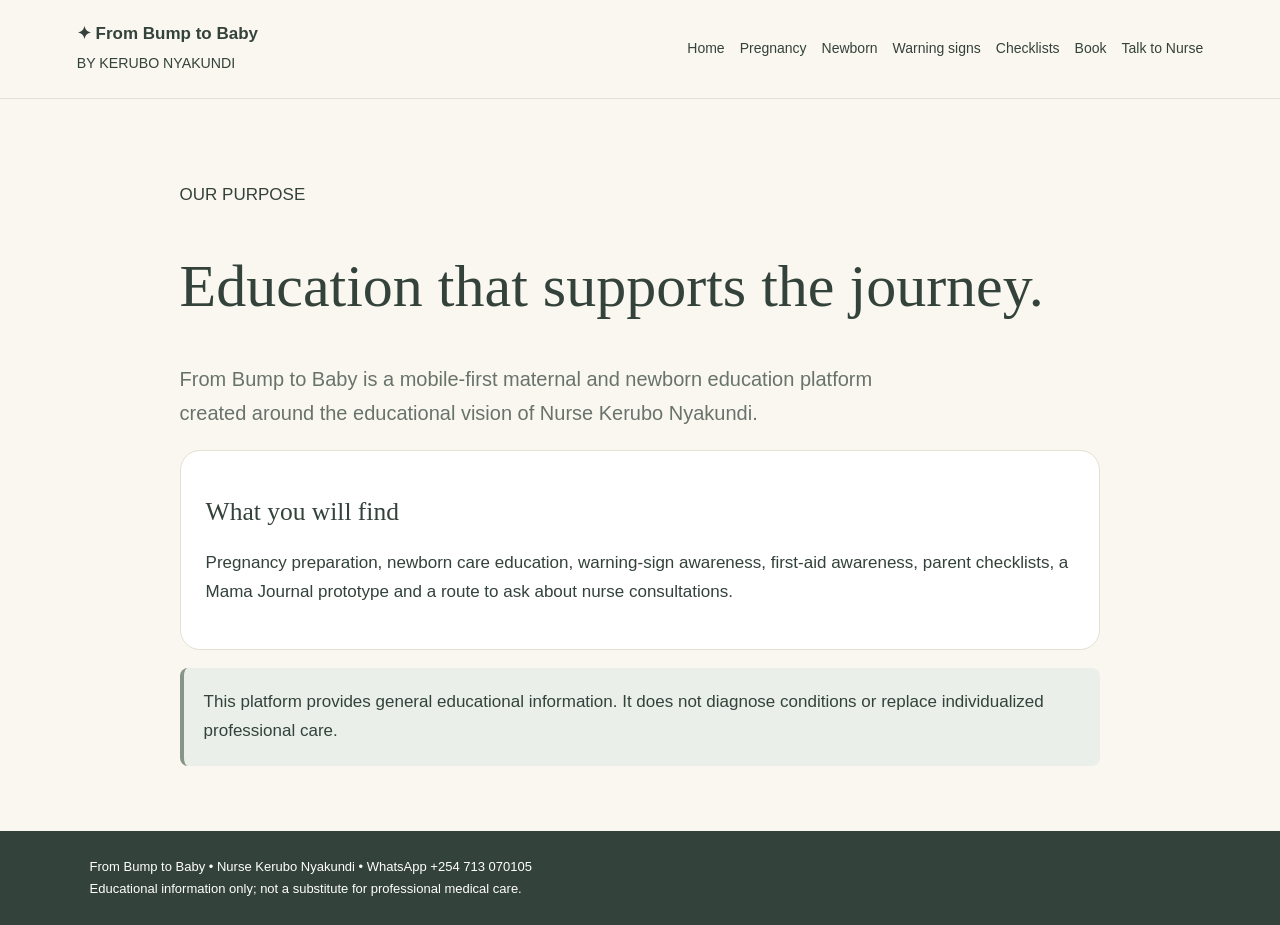
==== about.html @ 61d1dd7c "Add files via upload" ====
<!doctype html><html lang="en"><head><meta charset="utf-8"><meta name="viewport" content="width=device-width,initial-scale=1"><meta name="description" content="Maternal and newborn education by Nurse Kerubo Nyakundi."><title>About | From Bump to Baby</title><style>:root{--sage:#879486;--deep:#33423a;--cream:#faf7f0;--gold:#c49a61;--line:#e5dfd4}*{box-sizing:border-box}body{margin:0;background:var(--cream);color:var(--deep);font:17px/1.7 Arial,sans-serif}header{padding:20px 6%;border-bottom:1px solid var(--line);display:flex;justify-content:space-between;gap:15px;align-items:center;flex-wrap:wrap}header a{color:var(--deep);text-decoration:none}nav{display:flex;gap:15px;flex-wrap:wrap;font-size:14px}main{padding:65px 7%;max-width:1100px;margin:auto}h1,h2{font-family:Georgia,serif;font-weight:500;line-height:1.2}h1{font-size:clamp(38px,7vw,60px)}.lead{font-size:20px;color:#68736b;max-width:750px}.card{background:white;border:1px solid var(--line);border-radius:20px;padding:25px;margin:18px 0}.btn{display:inline-block;background:var(--deep);color:white;padding:13px 22px;border-radius:30px;text-decoration:none;font-weight:bold}.note{background:#eaf0e9;padding:20px;border-left:4px solid var(--sage);border-radius:8px}footer{padding:25px 7%;background:var(--deep);color:white;font-size:13px}</style></head><body><header><a href="index.html"><b>✦ From Bump to Baby</b><br><small>BY KERUBO NYAKUNDI</small></a><nav><a href="index.html">Home</a><a href="pregnancy.html">Pregnancy</a><a href="newborn.html">Newborn</a><a href="warning-signs.html">Warning signs</a><a href="checklists.html">Checklists</a><a href="book.html">Book</a><a href="consultation.html">Talk to Nurse</a></nav></header><main><p>OUR PURPOSE</p><h1>Education that supports the journey.</h1><p class="lead">From Bump to Baby is a mobile-first maternal and newborn education platform created around the educational vision of Nurse Kerubo Nyakundi.</p><div class="card"><h2>What you will find</h2><p>Pregnancy preparation, newborn care education, warning-sign awareness, first-aid awareness, parent checklists, a Mama Journal prototype and a route to ask about nurse consultations.</p></div><div class="note">This platform provides general educational information. It does not diagnose conditions or replace individualized professional care.</div></main><footer>From Bump to Baby • Nurse Kerubo Nyakundi • WhatsApp +254 713 070105<br>Educational information only; not a substitute for professional medical care.</footer></body></html>
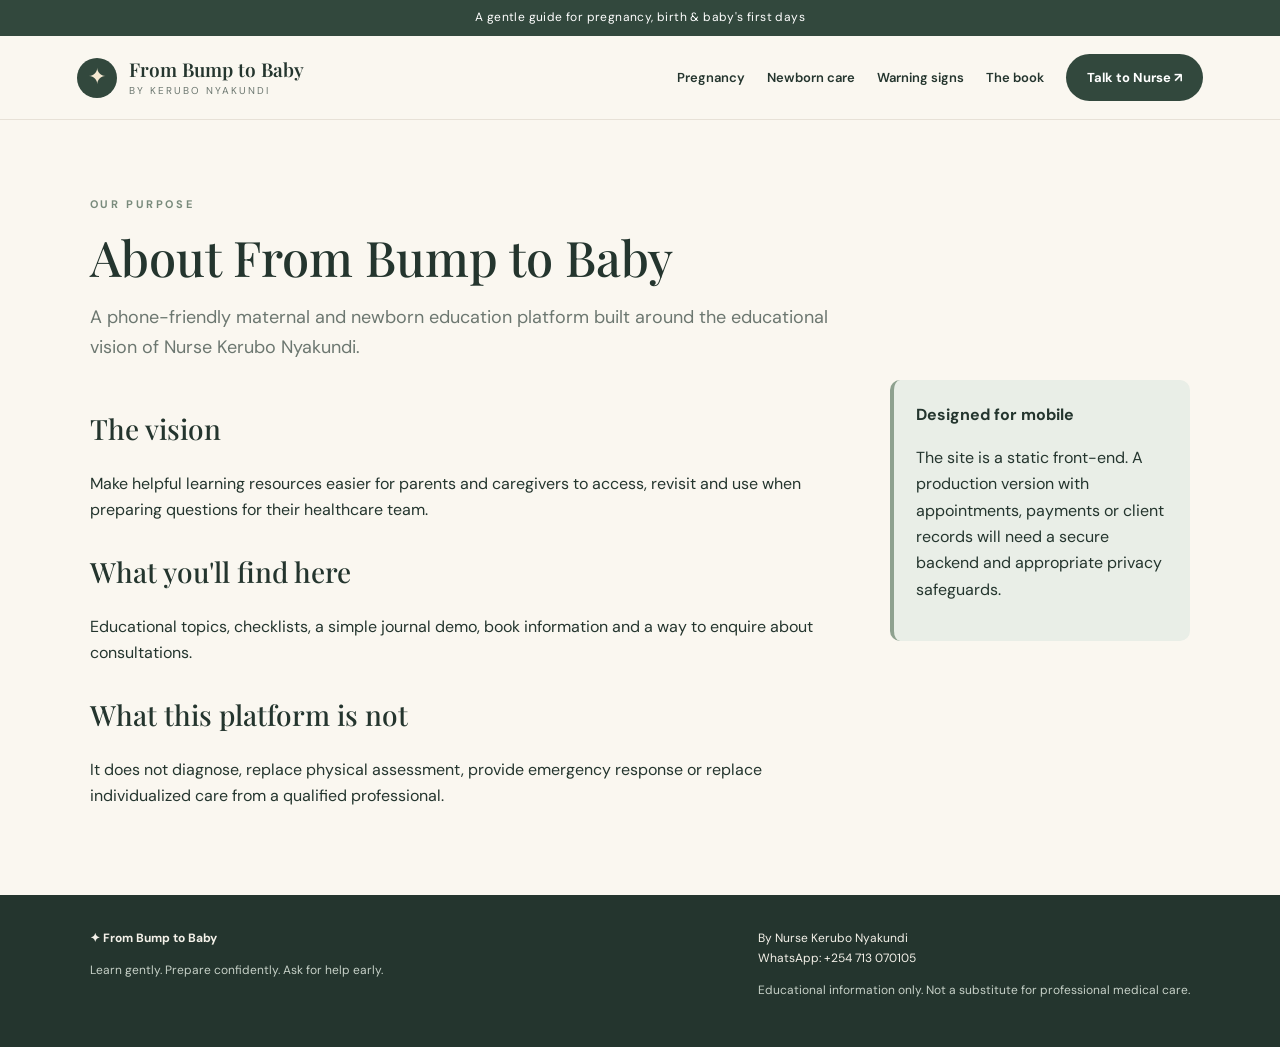
==== commit de9f521b: "Add files via upload" ====
--- a/about.html
+++ b/about.html
@@ -1 +1 @@
-<!doctype html><html lang="en"><head><meta charset="utf-8"><meta name="viewport" content="width=device-width,initial-scale=1"><meta name="description" content="Maternal and newborn education by Nurse Kerubo Nyakundi."><title>About | From Bump to Baby</title><style>:root{--sage:#879486;--deep:#33423a;--cream:#faf7f0;--gold:#c49a61;--line:#e5dfd4}*{box-sizing:border-box}body{margin:0;background:var(--cream);color:var(--deep);font:17px/1.7 Arial,sans-serif}header{padding:20px 6%;border-bottom:1px solid var(--line);display:flex;justify-content:space-between;gap:15px;align-items:center;flex-wrap:wrap}header a{color:var(--deep);text-decoration:none}nav{display:flex;gap:15px;flex-wrap:wrap;font-size:14px}main{padding:65px 7%;max-width:1100px;margin:auto}h1,h2{font-family:Georgia,serif;font-weight:500;line-height:1.2}h1{font-size:clamp(38px,7vw,60px)}.lead{font-size:20px;color:#68736b;max-width:750px}.card{background:white;border:1px solid var(--line);border-radius:20px;padding:25px;margin:18px 0}.btn{display:inline-block;background:var(--deep);color:white;padding:13px 22px;border-radius:30px;text-decoration:none;font-weight:bold}.note{background:#eaf0e9;padding:20px;border-left:4px solid var(--sage);border-radius:8px}footer{padding:25px 7%;background:var(--deep);color:white;font-size:13px}</style></head><body><header><a href="index.html"><b>✦ From Bump to Baby</b><br><small>BY KERUBO NYAKUNDI</small></a><nav><a href="index.html">Home</a><a href="pregnancy.html">Pregnancy</a><a href="newborn.html">Newborn</a><a href="warning-signs.html">Warning signs</a><a href="checklists.html">Checklists</a><a href="book.html">Book</a><a href="consultation.html">Talk to Nurse</a></nav></header><main><p>OUR PURPOSE</p><h1>Education that supports the journey.</h1><p class="lead">From Bump to Baby is a mobile-first maternal and newborn education platform created around the educational vision of Nurse Kerubo Nyakundi.</p><div class="card"><h2>What you will find</h2><p>Pregnancy preparation, newborn care education, warning-sign awareness, first-aid awareness, parent checklists, a Mama Journal prototype and a route to ask about nurse consultations.</p></div><div class="note">This platform provides general educational information. It does not diagnose conditions or replace individualized professional care.</div></main><footer>From Bump to Baby • Nurse Kerubo Nyakundi • WhatsApp +254 713 070105<br>Educational information only; not a substitute for professional medical care.</footer></body></html>+<!doctype html><html lang="en"><head><meta charset="utf-8"><meta name="viewport" content="width=device-width,initial-scale=1"><meta name="theme-color" content="#faf7f0"><meta name="description" content="Maternal and newborn education by Nurse Kerubo Nyakundi."><title>About | From Bump to Baby</title><link rel="stylesheet" href="styles.css"></head><body><div class="topnote">A gentle guide for pregnancy, birth & baby's first days</div><header class="header"><a class="brand" href="index.html"><span class="brandmark">✦</span><span class="brandname">From Bump to Baby<small>BY KERUBO NYAKUNDI</small></span></a><nav class="navlinks"><a href="pregnancy.html">Pregnancy</a><a href="newborn.html">Newborn care</a><a href="warning-signs.html">Warning signs</a><a href="book.html">The book</a><a class="navcta" href="consultation.html">Talk to Nurse ↗</a></nav><button class="menu" aria-label="Open menu" onclick="document.querySelector('.mobile-menu').classList.toggle('open')">☰</button></header><nav class="mobile-menu"><a href="index.html">Home</a><a href="pregnancy.html">Pregnancy</a><a href="newborn.html">Newborn care</a><a href="warning-signs.html">Warning signs</a><a href="first-aid.html">First aid</a><a href="checklists.html">Parent checklists</a><a href="journal.html">Mama Journal</a><a href="book.html">Explore the book</a><a href="about.html">About Kerubo</a><a href="consultation.html">Talk to Nurse</a></nav><main class="page"><span class="eyebrow">OUR PURPOSE</span><h1>About From Bump to Baby</h1><p class="lead">A phone-friendly maternal and newborn education platform built around the educational vision of Nurse Kerubo Nyakundi.</p><div class="content"><article><h2>The vision</h2><p>Make helpful learning resources easier for parents and caregivers to access, revisit and use when preparing questions for their healthcare team.</p><h2>What you'll find here</h2><p>Educational topics, checklists, a simple journal demo, book information and a way to enquire about consultations.</p><h2>What this platform is not</h2><p>It does not diagnose, replace physical assessment, provide emergency response or replace individualized care from a qualified professional.</p></article><aside class="tip"><strong>Designed for mobile</strong><p>The site is a static front-end. A production version with appointments, payments or client records will need a secure backend and appropriate privacy safeguards.</p></aside></div></main><footer class="footer"><div><strong>✦ From Bump to Baby</strong><p>Learn gently. Prepare confidently. Ask for help early.</p></div><div>By Nurse Kerubo Nyakundi<br>WhatsApp: +254 713 070105<br><p>Educational information only. Not a substitute for professional medical care.</p></div></footer><script src="site.js"></script></body></html>
--- a/styles.css
+++ b/styles.css
@@ -0,0 +1,2 @@
+@import url('https://fonts.googleapis.com/css2?family=DM+Sans:wght@400;500;600;700&family=Playfair+Display:ital,wght@0,500;0,600;1,500;1,600&display=swap');
+:root{--ink:#24352e;--green:#32483d;--sage:#a9b8a6;--cream:#faf7f0;--paper:#fffdf9;--gold:#bd9560;--pink:#ead3cb;--muted:#6c7770;--line:#e7e1d7}*{box-sizing:border-box}html{scroll-behavior:smooth}body{margin:0;background:var(--cream);color:var(--ink);font-family:'DM Sans',Arial,sans-serif;line-height:1.65}a{color:inherit;text-decoration:none}button{font:inherit}.topnote{background:var(--green);color:#fff;text-align:center;padding:8px 12px;font-size:12px;letter-spacing:.4px}.header{display:flex;align-items:center;justify-content:space-between;padding:18px 6%;background:#faf7f0f5;border-bottom:1px solid var(--line);position:sticky;top:0;z-index:10;backdrop-filter:blur(12px)}.brand{display:flex;gap:12px;align-items:center}.brandmark{width:40px;height:40px;border-radius:50%;background:var(--green);color:#f6e9d2;display:grid;place-items:center;font-size:22px}.brandname{font:600 19px 'Playfair Display',Georgia,serif;line-height:1.2}.brandname small{display:block;font:10px 'DM Sans',sans-serif;letter-spacing:2px;color:var(--muted);margin-top:4px}.navlinks{display:flex;gap:22px;align-items:center;font-size:13px;font-weight:600}.navlinks a:hover{color:#718775}.navcta,.btn{border:0;border-radius:999px;padding:13px 21px;display:inline-flex;align-items:center;justify-content:center;gap:8px;font-weight:700;cursor:pointer}.navcta,.primary{background:var(--green);color:#fff}.secondary{border:1px solid #c8d0c6;background:transparent;color:var(--ink)}.menu{display:none;border:1px solid var(--line);border-radius:50%;width:42px;height:42px;background:var(--paper);font-size:22px}.hero{padding:74px 7% 82px;display:grid;grid-template-columns:1.02fr .98fr;gap:6%;align-items:center;background:radial-gradient(ellipse at 85% 20%,#e5e9df 0,transparent 38%),var(--cream);min-height:650px}.eyebrow{font-size:11px;letter-spacing:2.6px;font-weight:700;color:#798b7c;text-transform:uppercase}.hero h1{font:500 clamp(43px,5.4vw,73px)/1.08 'Playfair Display',Georgia,serif;letter-spacing:-1.5px;margin:22px 0}.hero h1 em{color:#819181}.hero p{font-size:17px;color:var(--muted);max-width:520px}.actions{display:flex;gap:10px;flex-wrap:wrap;margin:27px 0 16px}.fine{font-size:11px!important;max-width:460px}.hero-art{min-height:460px;border-radius:46% 46% 24px 24px;position:relative;overflow:hidden;background:linear-gradient(155deg,#e9d9c8 0%,#f2e9dc 40%,#b6c2b2 100%);display:flex;align-items:center;justify-content:center}.sun{width:245px;height:245px;border-radius:50%;background:linear-gradient(135deg,#f9eedb,#d8b58c);position:absolute;top:50px;right:18%;box-shadow:0 0 0 18px #ffffff18,0 0 0 42px #ffffff10}.arch{position:absolute;bottom:-60px;width:68%;height:310px;border-radius:180px 180px 0 0;background:#718879;border:14px solid #f7efe3;display:flex;align-items:center;justify-content:center}.arch:before{content:'♡';font:100px 'Playfair Display',serif;color:#f5ead7;margin-top:-30px}.art-caption{position:absolute;bottom:22px;left:20px;right:20px;text-align:center;color:#fff;font-size:11px;letter-spacing:2px;text-transform:uppercase}.section{padding:78px 7%}.section-head{max-width:720px;margin-bottom:32px}.section h2,.page h1{font:500 clamp(34px,4vw,49px)/1.15 'Playfair Display',Georgia,serif;margin:12px 0 18px}.lead{font-size:18px;color:var(--muted);max-width:760px}.cards{display:grid;gap:18px}.four{grid-template-columns:repeat(4,1fr)}.three{grid-template-columns:repeat(3,1fr)}.two{grid-template-columns:repeat(2,1fr)}.card{background:var(--paper);border:1px solid var(--line);border-radius:20px;padding:25px;transition:transform .2s,box-shadow .2s}.card:hover{transform:translateY(-4px);box-shadow:0 16px 34px #24352e0c}.card .emoji{font-size:29px}.card h3{font:600 22px 'Playfair Display',Georgia,serif;margin:13px 0 7px}.card p{font-size:14px;color:var(--muted)}.textlink{font-weight:700;font-size:13px;color:#516c59}.soft{background:#edf0e9}.split{display:grid;grid-template-columns:1fr 1fr;gap:7%;align-items:center}.quote{background:#e5e9df;border-radius:28px;padding:38px;font:italic 27px/1.4 'Playfair Display',Georgia,serif}.quote small{display:block;font:12px 'DM Sans',sans-serif;color:var(--muted);margin-top:18px}.bookcover{min-height:340px;max-width:300px;margin:auto;padding:32px;background:linear-gradient(145deg,#e7eadd,#a8b8a7);border:8px solid #f7f2e8;box-shadow:12px 15px 0 #d9cbb8;text-align:center;display:flex;flex-direction:column;justify-content:center;font:16px 'Playfair Display',serif;letter-spacing:3px}.bookcover strong{font-size:42px;line-height:1.03;letter-spacing:-1px;margin:18px 0}.bookcover small{font:10px 'DM Sans',sans-serif;letter-spacing:2px}.alertband{padding:38px 7%;background:var(--green);color:#fff;display:flex;justify-content:space-between;align-items:center;gap:25px}.alertband p{color:#e3e9e2;max-width:740px}.alertband h2{font:500 32px 'Playfair Display',serif;margin:7px 0}.alertband .secondary{color:#fff;border-color:#d1d9d0}.page{padding:70px 7%;min-height:65vh}.content{display:grid;grid-template-columns:minmax(0,1fr) 300px;gap:45px}.content h2{font:500 28px 'Playfair Display',serif;margin-top:30px}.content li{margin:9px 0}.tip{background:#e9eee7;border-left:4px solid #8ea18f;border-radius:10px;padding:22px;height:max-content}.warning{background:#fffdf9;border:1px solid #ead4ce;border-left:5px solid #c98c7d;border-radius:12px;padding:20px;font-weight:600}.form{max-width:760px;background:var(--paper);border:1px solid var(--line);border-radius:20px;padding:28px}.form label{display:block;margin:15px 0;font-weight:600}.form input,.form select,.form textarea{width:100%;display:block;padding:13px;margin-top:6px;border:1px solid #d8ddd6;border-radius:10px;background:#fff;font:inherit}.form textarea{min-height:120px}.badge{display:inline-block;border-radius:30px;background:#e9eee7;padding:6px 10px;font-size:11px;font-weight:700}.footer{background:#24352e;color:#f4f1e9;padding:34px 7%;display:flex;justify-content:space-between;gap:20px;font-size:12px}.footer p{color:#c6d0c7}.mobile-menu{display:none}.mobile-menu.open{display:grid;gap:12px;padding:15px 7% 22px;background:var(--paper);border-bottom:1px solid var(--line)}.mobile-menu a{padding:8px 0;font-weight:600}@media(max-width:900px){.navlinks{display:none}.menu{display:block}.hero{grid-template-columns:1fr;padding-top:55px}.hero-art{min-height:390px}.four{grid-template-columns:repeat(2,1fr)}.content{grid-template-columns:1fr}.split{gap:35px}.alertband{display:block}.alertband .btn{margin-top:12px}}@media(max-width:580px){.header{padding:14px 5%}.hero{padding:45px 6% 55px;gap:28px}.hero h1{font-size:43px}.hero-art{min-height:330px}.section,.page{padding:55px 6%}.four,.three,.two,.split{grid-template-columns:1fr}.quote{padding:27px;font-size:24px}.actions .btn{width:100%}.footer{display:block}.footer p{margin-bottom:0}.bookcover{min-height:310px}.alertband{padding:32px 6%}}
